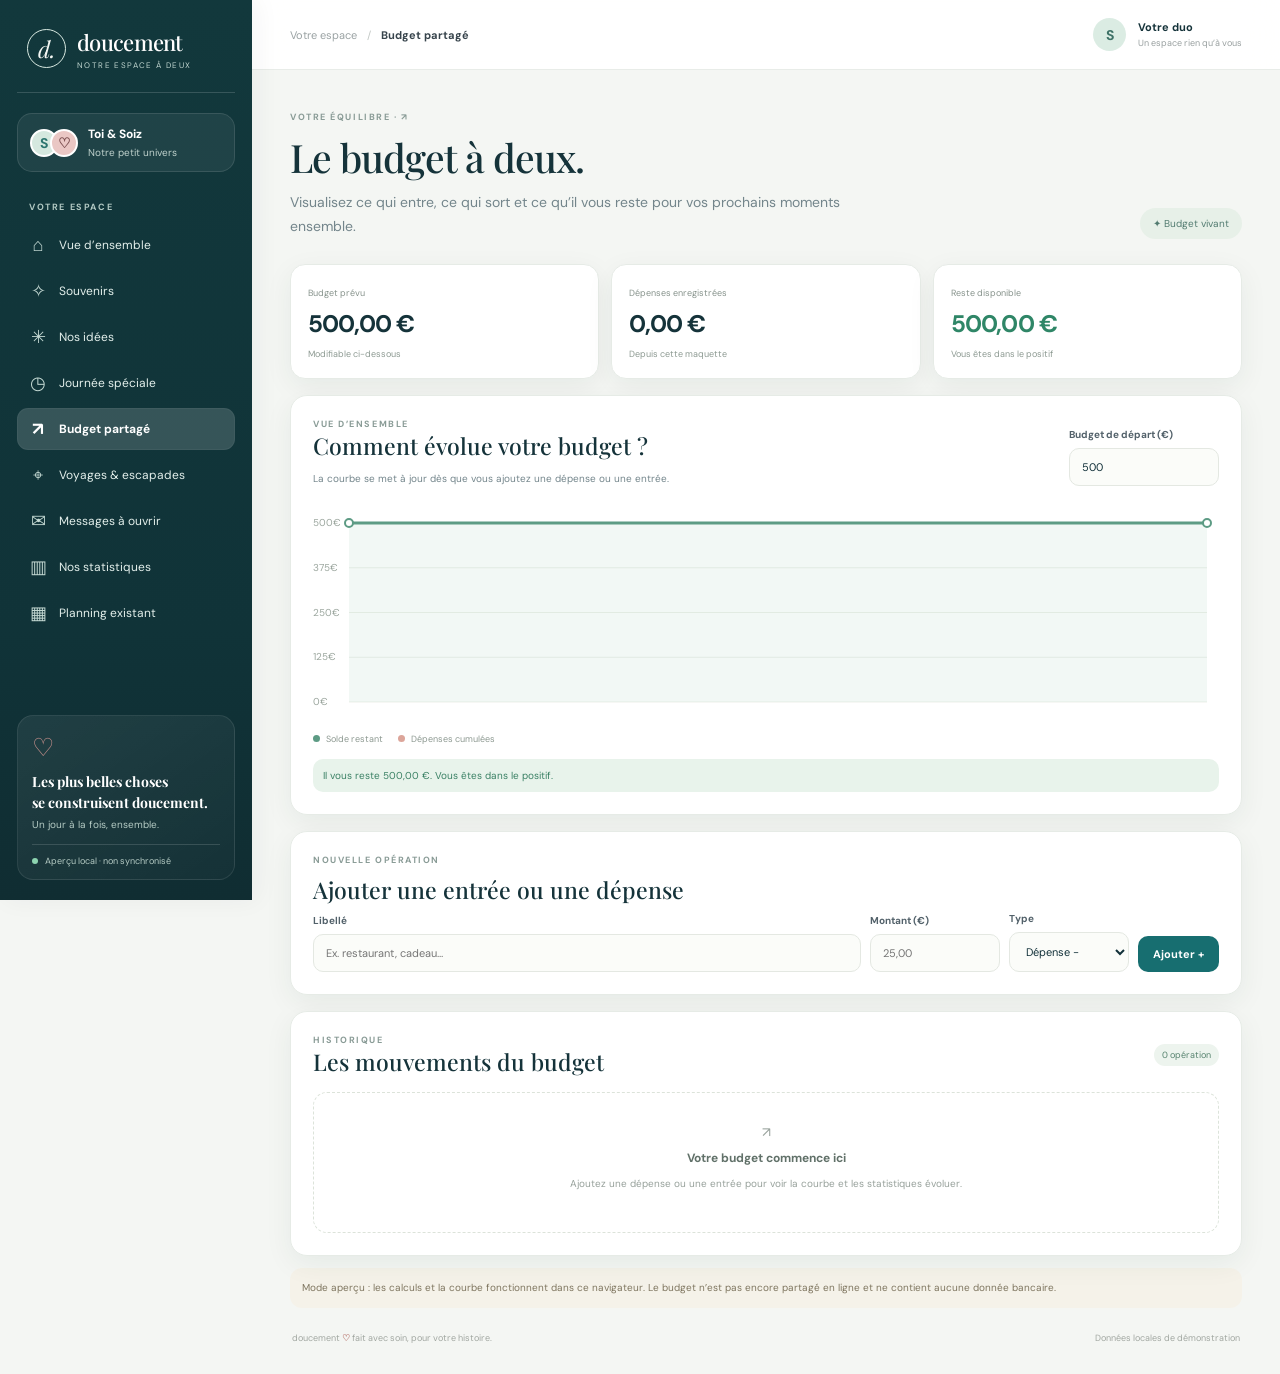
==== budget.html @ 2f5fefd5 "Add files via upload" ====
<!doctype html><html lang="fr"><head><meta charset="utf-8"><meta name="viewport" content="width=device-width,initial-scale=1"><title>Budget partagé — Doucement</title><link rel="stylesheet" href="styles.css"></head><body><div class="app-shell"><aside class="sidebar" id="sidebar"><a class="brand" href="index.html"><span class="brand-mark">d.</span><span><b>doucement</b><small>NOTRE ESPACE À DEUX</small></span></a><div class="couple-switch"><div class="avatar-pair"><span>S</span><span>♡</span></div><div><b>Toi & Soiz</b><small>Notre petit univers</small></div></div><div class="nav-label">VOTRE ESPACE</div><nav class="nav"><a class="nav-link " href="index.html"><span>⌂</span>Vue d’ensemble</a><a class="nav-link " href="souvenirs.html"><span>✧</span>Souvenirs</a><a class="nav-link " href="idees.html"><span>✳</span>Nos idées</a><a class="nav-link " href="journee.html"><span>◷</span>Journée spéciale</a><a class="nav-link active" href="budget.html"><span>↗</span>Budget partagé</a><a class="nav-link " href="voyages.html"><span>⌖</span>Voyages & escapades</a><a class="nav-link " href="messages.html"><span>✉</span>Messages à ouvrir</a><a class="nav-link " href="stats.html"><span>▥</span>Nos statistiques</a><a class="nav-link " href="planning.html"><span>▦</span>Planning existant</a></nav><div class="sidebar-bottom"><div class="tiny-heart">♡</div><b>Les plus belles choses<br>se construisent doucement.</b><small>Un jour à la fois, ensemble.</small><div class="sync"><span></span> Aperçu local · non synchronisé</div></div></aside><main class="main"><header class="topbar"><button class="mobile-menu" id="menuBtn">☰</button><div class="breadcrumb"><a href="index.html">Votre espace</a><span>/</span><b>Budget partagé</b></div><div class="top-actions"><div class="top-avatar">S</div><div class="user-label"><b>Votre duo</b><small>Un espace rien qu’à vous</small></div></div></header><div class="page-content fade-in"><div class="page-title-row"><div><div class="eyebrow">VOTRE ÉQUILIBRE · ↗</div><h1>Le budget à deux.</h1><p>Visualisez ce qui entre, ce qui sort et ce qu’il vous reste pour vos prochains moments ensemble.</p></div><span class="page-badge">✦ Budget vivant</span></div><div class="budget-summary"><div class="metric"><span>Budget prévu</span><b id="budgetPlanned">500,00 €</b><small>Modifiable ci-dessous</small></div><div class="metric" id="spentMetric"><span>Dépenses enregistrées</span><b id="budgetSpent">0,00 €</b><small>Depuis cette maquette</small></div><div class="metric positive" id="balanceMetric"><span>Reste disponible</span><b id="budgetBalance">500,00 €</b><small id="balanceCaption">Vous êtes dans le positif</small></div></div><div class="budget-page"><section class="surface"><div class="budget-trend"><div><div class="eyebrow">VUE D’ENSEMBLE</div><h2>Comment évolue votre budget ?</h2><p class="muted" style="font-size:10px">La courbe se met à jour dès que vous ajoutez une dépense ou une entrée.</p></div><div class="field" style="max-width:150px"><label for="plannedInput">Budget de départ (€)</label><input type="number" id="plannedInput" value="500" min="0" step="10"></div></div><div class="chart-wrap"><canvas id="budgetChart" aria-label="Courbe d'évolution du budget"></canvas></div><div class="legend"><span>Solde restant</span><span>Dépenses cumulées</span></div><div id="budgetStatus" class="positive-note" style="margin-top:14px">Vous êtes dans le positif. Chaque ajout actualise le solde.</div></section><section class="surface"><div class="eyebrow">NOUVELLE OPÉRATION</div><h2 style="margin-top:8px">Ajouter une entrée ou une dépense</h2><form id="budgetForm"><div class="budget-add-row"><div class="field"><label for="expenseName">Libellé</label><input id="expenseName" required placeholder="Ex. restaurant, cadeau…"></div><div class="field"><label for="expenseAmount">Montant (€)</label><input id="expenseAmount" type="number" min="0.01" step="0.01" required placeholder="25,00"></div><div class="field"><label for="expenseType">Type</label><select id="expenseType"><option value="out">Dépense −</option><option value="in">Entrée +</option></select></div><button class="btn btn-primary" type="submit">Ajouter +</button></div></form></section><section class="surface"><div class="list-head"><div><div class="eyebrow">HISTORIQUE</div><h2>Les mouvements du budget</h2></div><span class="pill" id="transactionCount">0 opération</span></div><div id="transactions" class="transaction-list"><div class="empty-state">↗<b>Votre budget commence ici</b><p>Ajoutez une dépense ou une entrée pour voir la courbe et les statistiques évoluer.</p></div></div></section></div><div class="notice">Mode aperçu : les calculs et la courbe fonctionnent dans ce navigateur. Le budget n’est pas encore partagé en ligne et ne contient aucune donnée bancaire.</div><footer class="footer"><span>doucement <b>♡</b> fait avec soin, pour votre histoire.</span><span>Données locales de démonstration</span></footer></div></main></div><script src="app.js"></script></body></html>
---- styles.css ----
@import url('https://fonts.googleapis.com/css2?family=DM+Sans:wght@400;500;600;700&family=Playfair+Display:ital,wght@0,500;0,600;0,700;1,500;1,600&display=swap');
:root{--ink:#182531;--muted:#78838d;--line:#e7e9e7;--cream:#f7f7f3;--teal:#2b746e;--deep:#101b26;--rose:#eac7c4;--shadow:0 14px 40px #1424310b}*{box-sizing:border-box}body{margin:0;background:var(--cream);color:var(--ink);font-family:'DM Sans',sans-serif;font-size:14px}a{color:inherit;text-decoration:none}button,textarea,input,select{font:inherit}.app-shell{min-height:100vh}.sidebar{width:252px;background:#fff;position:fixed;inset:0 auto 0 0;border-right:1px solid #eceeeb;padding:27px 17px 20px;display:flex;flex-direction:column;z-index:5}.brand{display:flex;align-items:center;gap:11px;padding:0 10px 28px}.brand-mark{display:grid;place-items:center;width:39px;height:39px;border-radius:13px;background:var(--deep);color:#fff;font-family:'Playfair Display';font-size:23px}.brand b{display:block;font-size:18px;letter-spacing:-.7px}.brand small{display:block;font-size:8px;letter-spacing:1.4px;color:#98a0a4;margin-top:3px}.couple-switch{display:flex;align-items:center;gap:10px;background:#f8f8f5;border:1px solid #eff0ec;border-radius:15px;padding:12px;margin-bottom:29px}.avatar-pair{display:flex;align-items:center}.avatar-pair span{width:28px;height:28px;border-radius:50%;display:grid;place-items:center;background:#d5e8df;color:#2b746e;font-weight:700;border:2px solid white}.avatar-pair span+span{margin-left:-8px;background:#eac7c4;color:#7c4f50}.couple-switch b{font-size:12px;display:block}.couple-switch small{font-size:10px;color:var(--muted);display:block;margin-top:4px}.chevron{margin-left:auto;color:#9aa3a7}.nav-label{font-size:9px;font-weight:700;letter-spacing:1.6px;color:#a1a9a9;padding:0 12px 11px}.nav-label.second{margin-top:27px}.nav{display:grid;gap:4px}.nav-link{height:42px;border-radius:11px;display:flex;align-items:center;gap:12px;padding:0 12px;color:#66727a;font-size:12px;transition:.2s}.nav-link>span{width:18px;text-align:center;font-size:18px;color:#8b9a9a}.nav-link:hover{background:#f7f8f4;color:var(--ink);transform:translateX(2px)}.nav-link.active{background:#eaf3ee;color:#28665e;font-weight:700}.nav-link.active>span{color:#28665e}.nav-link i{margin-left:auto;font-style:normal;font-size:13px}.count{font-size:10px!important;background:#d8e9df;color:#2b746e;border-radius:6px;padding:3px 6px}.sidebar-bottom{margin-top:auto;background:#f7f6f1;border-radius:16px;padding:15px 14px 12px;position:relative}.tiny-heart{font-size:25px;color:#c58f8b;margin-bottom:7px}.sidebar-bottom b{font-family:'Playfair Display';font-size:14px;line-height:1.5}.sidebar-bottom>small{display:block;color:#929997;font-size:10px;margin-top:5px}.sync{border-top:1px solid #e9e9e2;margin-top:13px;padding-top:10px;color:#8b9793;font-size:9px}.sync span,.live-dot{display:inline-block;width:6px;height:6px;border-radius:50%;background:#76a98e;margin-right:5px}.main{margin-left:252px;min-width:0}.topbar{height:70px;border-bottom:1px solid #e9ebe7;background:#ffffffdb;display:flex;align-items:center;justify-content:space-between;padding:0 38px;position:sticky;top:0;z-index:4;backdrop-filter:blur(18px)}.breadcrumb{font-size:11px;color:#9aa2a3}.breadcrumb span{padding:0 10px;color:#c2c8c5}.breadcrumb b{color:#37444c}.top-actions{display:flex;align-items:center;gap:12px}.icon-button{width:34px;height:34px;border-radius:50%;border:1px solid #e8ebe6;background:white;position:relative;font-size:17px}.icon-button em{position:absolute;right:6px;top:6px;width:5px;height:5px;border-radius:50%;background:#d38c87}.top-avatar{width:33px;height:33px;display:grid;place-items:center;background:#dbece3;color:#3d7166;border-radius:50%;font-weight:700}.user-label b{font-size:11px;display:block}.user-label small{display:block;font-size:9px;color:#99a0a0;margin-top:3px}.mobile-menu{display:none}.page-content{max-width:1450px;margin:auto;padding:29px 38px 22px}.hero{min-height:300px;border-radius:23px;background:linear-gradient(110deg,#14242e 0%,#1b343d 60%,#2c5c57 100%);position:relative;overflow:hidden;color:white;padding:36px 40px;display:flex;align-items:center;box-shadow:0 20px 50px #203b3915}.hero:after{content:"";position:absolute;inset:0;background:radial-gradient(ellipse at 79% 10%,#78a99c35,transparent 30%),radial-gradient(ellipse at 98% 100%,#c4b29b25,transparent 30%);pointer-events:none}.hero-copy{position:relative;z-index:2;max-width:510px}.eyebrow{font-size:9px;letter-spacing:1.55px;font-weight:700;color:#899b96}.eyebrow.light{color:#a8c5ba}.hero h1{font-family:'Playfair Display',serif;font-size:clamp(32px,3.7vw,48px);line-height:1.13;letter-spacing:-1px;font-weight:500;margin:17px 0 12px}.hero h1 em{font-weight:500;color:#c2dfcf}.hero-copy>p{max-width:435px;font-size:12px;line-height:1.8;color:#c0cbca;margin:0}.hero-buttons{display:flex;align-items:center;gap:23px;margin-top:23px}.btn{border:0;border-radius:10px;display:inline-flex;align-items:center;justify-content:center;gap:15px;padding:11px 15px;cursor:pointer;font-size:11px;font-weight:700;transition:transform .2s,box-shadow .2s}.btn:hover{transform:translateY(-2px);box-shadow:0 8px 20px #102d2c1a}.btn-light{background:#f5f4ee;color:#263c3b}.btn-primary{background:#2b746e;color:white}.btn-ghost{background:#f1f4ef;color:#697974}.text-link{font-size:11px;font-weight:600;color:#d6e4dd}.text-link span{padding-left:5px}.hero-art{position:absolute;right:6%;top:0;width:40%;height:100%;z-index:1}.orbit{position:absolute;border:1px solid #a7c7b12e;border-radius:50%;width:280px;height:280px;right:45px;top:8px}.orbit-two{width:210px;height:210px;right:80px;top:43px;border-style:dashed}.hero-sun{position:absolute;right:133px;top:83px;width:105px;height:105px;border-radius:50%;display:grid;place-items:center;background:linear-gradient(145deg,#d7e7d9,#a5c8b7);color:#356a60;font-size:48px;box-shadow:0 0 60px #a4d4bc20}.floating-note{position:absolute;display:flex;gap:9px;align-items:center;background:#ffffffed;color:#233a3a;padding:11px 14px;border-radius:12px;box-shadow:0 12px 35px #08191b35;min-width:145px}.floating-note>span{width:27px;height:27px;border-radius:9px;display:grid;place-items:center;background:#e3efe6;color:#447a6b;font-size:17px}.floating-note b{font-size:10px;display:block}.floating-note small{display:block;font-size:8px;color:#8a9994;margin-top:3px}.note-one{right:0;top:48px;transform:rotate(3deg)}.note-two{left:8px;bottom:45px;transform:rotate(-4deg)}.hero-sticker{position:absolute;right:15px;bottom:26px;font-family:'Playfair Display';font-size:12px;color:#d0e0d4;transform:rotate(-9deg);text-align:center}.hero-sticker i{font-size:19px}.welcome-row{display:flex;align-items:end;justify-content:space-between;margin:30px 1px 14px}.welcome-row h2,.section-heading h2{font-family:'Playfair Display';font-weight:500;letter-spacing:-.5px;font-size:25px;margin:7px 0 0}.soft-chip{font-size:10px;color:#578173;background:#e5f0e8;padding:8px 11px;border-radius:20px}.daily-card{background:#fff;border:1px solid #eaede7;border-radius:19px;padding:23px 25px;display:grid;grid-template-columns:53px minmax(0,1fr) 145px;gap:18px;box-shadow:var(--shadow)}.daily-symbol{width:47px;height:47px;border-radius:15px;background:#f4e6e0;color:#ba7c70;display:grid;place-items:center;font-size:24px}.daily-content h3{font-family:'Playfair Display';font-size:21px;font-weight:500;line-height:1.4;margin:10px 0 7px;max-width:650px}.daily-content>p{font-size:11px;color:#8b9696;line-height:1.6;margin:0 0 13px}.tiny-line{display:inline-block;width:18px;height:1px;background:#c7d8cc;vertical-align:middle;margin:0 8px}.daily-content textarea{width:100%;height:55px;border:1px solid #e8ebe5;border-radius:10px;padding:12px;resize:vertical;background:#fcfcfa;font-size:11px;outline:none}.daily-content textarea:focus,.field input:focus,.field textarea:focus{border-color:#83b7a2;box-shadow:0 0 0 3px #dcefe4}.daily-footer{display:flex;align-items:center;gap:10px;margin-top:10px;flex-wrap:wrap}.save-status{font-size:9px;color:#a1aaa5;margin-left:auto}.daily-side{border-left:1px solid #eef0eb;padding-left:22px;display:flex;flex-direction:column;justify-content:center;gap:18px}.mini-date{width:75px;height:80px;border:1px solid #e8e9e2;border-radius:12px;display:flex;flex-direction:column;align-items:center;justify-content:center;background:#fbfaf6}.mini-date span{font-size:9px;letter-spacing:1.5px;color:#a97972}.mini-date b{font-family:'Playfair Display';font-size:29px;font-weight:500;line-height:1.1}.mini-date small{font-size:8px;letter-spacing:1px;color:#99a19d}.streak span{font-size:20px;color:#c4a273}.streak b{font-size:10px;display:block;margin:4px 0}.streak small{display:block;font-size:9px;color:#98a09b;line-height:1.4}.section-heading{display:flex;align-items:end;justify-content:space-between;margin:34px 1px 16px}.section-heading p{font-size:11px;color:#8a9594;margin:8px 0 0}.subtle-link{font-size:10px;color:#497c72;font-weight:700}.subtle-link span{padding-left:5px}.feature-grid{display:grid;grid-template-columns:repeat(3,minmax(0,1fr));gap:14px}.feature{min-height:205px;border:1px solid #e7e9e3;border-radius:17px;padding:18px 19px 15px;position:relative;overflow:hidden;display:flex;flex-direction:column;transition:transform .2s,box-shadow .2s}.feature:hover{transform:translateY(-4px);box-shadow:0 18px 38px #253b3512}.feature-memory{background:#f3e8e1}.feature-ideas{background:#e7f0e7}.feature-budget{background:#e6eef0}.feature-trip{background:#e8eee6}.feature-day{background:#f3e9e6}.feature-letter{background:#eeebf4}.feature-top{display:flex;justify-content:space-between;align-items:center}.feature-icon{width:34px;height:34px;border-radius:11px;background:#ffffffa6;display:grid;place-items:center;font-size:19px;color:#527b70}.round-arrow{width:27px;height:27px;border:1px solid #7e92864a;border-radius:50%;display:grid;place-items:center;color:#54746c;font-size:13px;transition:.2s}.feature:hover .round-arrow{background:#234e48;color:white;transform:rotate(45deg)}.feature-tag{font-size:8px;letter-spacing:1.4px;color:#7f9188;font-weight:700;margin-top:14px}.feature h3{font-family:'Playfair Display';font-size:23px;font-weight:500;margin:5px 0 5px;position:relative;z-index:1}.feature p{font-size:10px;color:#778680;line-height:1.55;margin:0;max-width:225px;position:relative;z-index:1}.feature-foot{margin-top:auto;padding-top:15px;display:flex;justify-content:space-between;align-items:center;font-size:9px;color:#54796f;position:relative;z-index:1}.feature-foot b{font-size:15px}.decor-heart{position:absolute;right:12px;bottom:18px;font-size:100px;color:#d7b3a7;opacity:.4;transform:rotate(-15deg)}.idea-orbit{position:absolute;right:8px;bottom:18px;width:77px;height:77px;border:1px dashed #8cb19b;border-radius:50%;display:grid;place-items:center;color:#7fa28e;font-size:36px;opacity:.65}.budget-spark{position:absolute;right:12px;bottom:46px;display:flex;gap:4px;align-items:end;opacity:.65}.budget-spark span{width:7px;border-radius:5px 5px 0 0;background:#8bb1b4;height:22px}.budget-spark span:nth-child(2){height:33px}.budget-spark span:nth-child(3){height:17px}.budget-spark span:nth-child(4){height:44px}.budget-spark span:nth-child(5){height:29px}.budget-spark span:nth-child(6){height:51px}.budget-spark span:nth-child(7){height:39px}.trip-stamp{position:absolute;right:12px;bottom:25px;border:1px solid #9fb7a1;border-radius:50%;width:65px;height:65px;display:grid;place-content:center;text-align:center;font-size:10px;letter-spacing:1px;line-height:1.5;color:#78927a;transform:rotate(12deg)}.date-illustration{position:absolute;right:13px;bottom:18px;display:grid;text-align:center;transform:rotate(7deg);color:#b68a82}.date-illustration b{font-family:'Playfair Display';font-size:48px;font-weight:500;line-height:1}.date-illustration span{font-size:7px;letter-spacing:1px}.letter-mark{position:absolute;right:14px;bottom:16px;font-family:'Playfair Display';font-size:18px;line-height:1.2;color:#a99cbd;transform:rotate(-8deg)}.letter-mark i{font-size:31px}.bottom-grid{display:grid;grid-template-columns:1.5fr 1fr;gap:14px;margin-top:29px}.panel{background:#fff;border:1px solid #e8ebe5;border-radius:18px;padding:20px 21px;box-shadow:var(--shadow)}.panel-head{display:flex;align-items:center;justify-content:space-between;margin-bottom:13px}.panel-head h3{font-family:'Playfair Display';font-size:20px;font-weight:500;margin:6px 0 0}.panel-head>a{font-size:10px;color:#4b8174}.agenda-item{display:flex;align-items:center;gap:12px;border-top:1px solid #f0f1ed;padding:11px 0}.agenda-date{width:40px;height:43px;border-radius:10px;background:#f6f4ef;display:flex;flex-direction:column;align-items:center;justify-content:center}.agenda-date b{font-family:'Playfair Display';font-size:18px;font-weight:500;line-height:1.1}.agenda-date span{font-size:7px;letter-spacing:1px;color:#9ba19b}.agenda-info{flex:1}.agenda-info b{font-size:11px;display:block}.agenda-info small{font-size:9px;color:#939e9a;display:block;margin-top:4px}.agenda-dot{width:7px;height:7px;border-radius:50%}.agenda-dot.rose{background:#d79b91}.agenda-dot.green{background:#7cb19a}.agenda-dot.blue{background:#88a9c1}.love-panel{background:#f1e8e2;position:relative;overflow:hidden}.love-panel .eyebrow{color:#b18479}.love-big{font-family:'Playfair Display';font-size:43px;color:#c28f85;margin-top:8px}.love-panel h3{font-family:'Playfair Display';font-weight:500;font-size:23px;line-height:1.25;max-width:270px;margin:3px 0 8px}.love-panel p{font-size:10px;line-height:1.8;color:#8b7972;max-width:340px}.text-link.dark{color:#91685e;display:inline-block;margin-top:5px}.footer{display:flex;justify-content:space-between;gap:12px;flex-wrap:wrap;padding:24px 2px 8px;color:#a1a7a1;font-size:9px}.footer b{color:#c48e87}.page-title-row{display:flex;justify-content:space-between;align-items:end;gap:20px;margin:12px 0 25px}.page-title-row h1{font-family:'Playfair Display';font-size:39px;font-weight:500;letter-spacing:-1px;margin:8px 0}.page-title-row p{color:var(--muted);line-height:1.7;max-width:600px;margin:0}.page-badge{padding:9px 13px;border-radius:20px;background:#e7f0e8;color:#527b70;font-size:10px;white-space:nowrap}.content-grid{display:grid;grid-template-columns:minmax(0,1.4fr) minmax(260px,.8fr);gap:17px}.surface{background:#fff;border:1px solid #e8ebe5;border-radius:19px;padding:22px;box-shadow:var(--shadow);min-width:0}.surface h2{font-family:'Playfair Display';font-size:23px;font-weight:500;margin:0 0 7px}.muted{color:var(--muted);line-height:1.6}.form-grid{display:grid;grid-template-columns:repeat(2,minmax(0,1fr));gap:13px}.field{display:flex;flex-direction:column;gap:7px;min-width:0}.field.full{grid-column:1/-1}.field label{font-size:10px;font-weight:700;color:#52616a}.field input,.field textarea,.field select{width:100%;border:1px solid #e4e8e2;border-radius:10px;background:#fbfcf9;padding:11px 12px;outline:none;color:var(--ink);font-size:11px}.field textarea{min-height:92px;resize:vertical}.field input[type=date],.field input[type=datetime-local]{color:#66736e;min-height:39px}.field small{font-size:9px;color:#9aa39d}.form-actions{display:flex;gap:9px;margin-top:16px;flex-wrap:wrap}.list-head{display:flex;justify-content:space-between;align-items:center;margin-bottom:15px}.list-head h2{margin:0}.filter-row{display:flex;gap:6px;flex-wrap:wrap}.filter-chip{border:1px solid #e4e9e3;background:#fff;border-radius:20px;padding:7px 10px;color:#7b8981;font-size:9px;cursor:pointer}.filter-chip.active{background:#e7f1e9;color:#39756b;border-color:#d9e8dc}.entry-list{display:grid;gap:10px}.entry-card{border:1px solid #e9ece7;border-radius:14px;padding:13px;display:flex;gap:12px;align-items:flex-start;background:#fff}.entry-symbol{width:40px;height:40px;border-radius:12px;background:#f0e7e0;display:grid;place-items:center;font-size:19px;flex-shrink:0}.entry-body{min-width:0;flex:1}.entry-body b{font-size:12px;display:block}.entry-body p{font-size:10px;color:#87938d;line-height:1.55;margin:5px 0}.entry-meta{font-size:9px;color:#9ba59e}.entry-actions{display:flex;gap:5px}.mini-action{border:1px solid #e5e9e3;background:#fff;border-radius:8px;padding:6px 8px;color:#7a8880;cursor:pointer;font-size:10px}.empty-state{padding:30px 14px;text-align:center;color:#97a19b;border:1px dashed #dce3da;border-radius:14px}.empty-state b{display:block;color:#617169;margin:9px 0;font-size:12px}.empty-state p{font-size:10px;line-height:1.6}.calendar-shell{border:1px solid #e8ebe5;border-radius:15px;padding:15px;background:#fff}.calendar-head{display:flex;align-items:center;justify-content:space-between;margin-bottom:12px}.calendar-head b{font-family:'Playfair Display';font-size:18px;font-weight:500}.calendar-head button{border:0;background:#f4f6f1;border-radius:8px;width:27px;height:27px;cursor:pointer}.calendar-grid{display:grid;grid-template-columns:repeat(7,1fr);gap:4px}.calendar-grid span{font-size:9px;text-align:center;color:#a0aaa2;padding:6px 0}.calendar-grid button{border:0;background:transparent;border-radius:8px;padding:8px 0;font-size:10px;cursor:pointer;color:#52615b}.calendar-grid button:hover{background:#eaf2eb}.calendar-grid button.selected{background:#2b746e;color:#fff}.calendar-grid button.muted-day{color:#cbd0cb}.budget-summary{display:grid;grid-template-columns:repeat(3,minmax(0,1fr));gap:12px;margin-bottom:16px}.metric{padding:17px;border:1px solid #e9ece6;border-radius:15px;background:#fff}.metric span{font-size:9px;color:#87938c}.metric b{display:block;font-size:24px;letter-spacing:-.8px;margin:8px 0 4px}.metric small{font-size:9px;color:#8d9a92}.metric.positive b{color:#2f8667}.metric.negative b{color:#bd675f}.chart-wrap{height:220px;position:relative;margin:12px 0 4px}.chart-wrap canvas{width:100%;height:100%}.legend{display:flex;gap:15px;flex-wrap:wrap;font-size:9px;color:#8d9991}.legend span:before{content:"";display:inline-block;width:7px;height:7px;border-radius:50%;background:#5d9b84;margin-right:6px}.legend span:nth-child(2):before{background:#dca59a}.map-layout{display:grid;grid-template-columns:minmax(0,1fr) 300px;gap:14px}.map-box{min-height:400px;border-radius:17px;overflow:hidden;position:relative;border:1px solid #dce5de;background:#e7eee5}.map-box iframe{width:100%;height:100%;min-height:400px;border:0;display:block}.map-overlay{position:absolute;top:13px;left:13px;right:13px;display:flex;gap:8px;pointer-events:none}.map-search{pointer-events:auto;display:flex;gap:7px;background:white;border:1px solid #e2e8e1;border-radius:12px;padding:7px;box-shadow:0 7px 20px #223d2c10;flex:1}.map-search input{border:0;outline:none;min-width:0;flex:1;font-size:10px;padding:5px}.map-search button{border:0;border-radius:8px;background:#2b746e;color:white;padding:8px 10px;font-size:10px;cursor:pointer}.map-tip{position:absolute;bottom:12px;left:12px;background:#ffffffed;border-radius:10px;padding:10px 12px;font-size:10px;color:#60746a;box-shadow:0 5px 20px #233a2d10}.map-side{display:flex;flex-direction:column;gap:12px}.stop-list{display:grid;gap:8px;margin-top:12px}.stop{display:flex;align-items:center;gap:9px;border:1px solid #e7ebe5;border-radius:11px;padding:10px}.stop-num{width:24px;height:24px;border-radius:8px;background:#e5f0e7;color:#3c7a68;display:grid;place-items:center;font-size:10px;font-weight:700}.stop b{font-size:10px;display:block}.stop small{font-size:9px;color:#929d96}.budget-add-row{display:grid;grid-template-columns:1fr 100px 100px auto;gap:8px;align-items:end}.budget-add-row .field input{min-width:0}.pill{font-size:9px;border-radius:20px;padding:5px 8px;background:#edf4ee;color:#57836f}.pill.red{background:#fae9e5;color:#b66b60}.stats-grid{display:grid;grid-template-columns:repeat(2,minmax(0,1fr));gap:14px}.stat-large{font-family:'Playfair Display';font-size:31px;margin:10px 0}.progress{height:7px;background:#edf0ea;border-radius:9px;overflow:hidden;margin:12px 0}.progress span{height:100%;display:block;width:40%;background:#69a68b;border-radius:9px}.notice{border-radius:12px;padding:12px;background:#f5f2e9;color:#7e755f;font-size:10px;line-height:1.6;margin-top:12px}.toast{position:fixed;bottom:22px;right:22px;background:#152b2d;color:white;padding:13px 18px;border-radius:12px;box-shadow:0 10px 30px #0002;z-index:20;font-size:11px;animation:toastIn .25s ease}@keyframes toastIn{from{opacity:0;transform:translateY(8px)}to{opacity:1;transform:translateY(0)}}.fade-in{animation:fade .35s ease both}@keyframes fade{from{opacity:0;transform:translateY(8px)}to{opacity:1;transform:translateY(0)}}@media(max-width:1180px){.sidebar{width:220px}.main{margin-left:220px}.page-content{padding:25px}.topbar{padding:0 25px}.hero-art{right:1%;transform:scale(.88);transform-origin:right center}.feature-grid{grid-template-columns:repeat(2,minmax(0,1fr))}.daily-card{grid-template-columns:45px minmax(0,1fr) 115px;gap:13px}.map-layout{grid-template-columns:minmax(0,1fr) 260px}}@media(max-width:850px){.sidebar{transform:translateX(-100%);transition:transform .25s;box-shadow:0 0 0 transparent}.sidebar.open{transform:translateX(0);box-shadow:0 0 0 999px #12232b65}.main{margin-left:0}.mobile-menu{display:block;border:1px solid #e6eae4;background:white;border-radius:9px;width:34px;height:34px}.topbar{gap:12px;padding:0 17px}.breadcrumb{margin-right:auto}.page-content{padding:18px 16px}.hero{padding:28px;min-height:295px}.hero-art{opacity:.6;right:-45px;transform:scale(.7);transform-origin:right center}.hero-copy{max-width:460px}.daily-card{grid-template-columns:42px minmax(0,1fr)}.daily-side{grid-column:2;border-left:0;border-top:1px solid #eef0eb;padding:12px 0 0;flex-direction:row;align-items:center}.mini-date{width:64px;height:65px}.bottom-grid{grid-template-columns:1fr}.map-layout{grid-template-columns:1fr}.map-box,.map-box iframe{min-height:340px}}@media(max-width:560px){.topbar{height:60px}.user-label{display:none}.page-content{padding:14px 12px}.hero{padding:24px 21px;min-height:310px}.hero h1{font-size:34px}.hero-art{opacity:.22;right:-85px;transform:scale(.68)}.hero-copy>p{max-width:330px}.hero-buttons{gap:13px;flex-wrap:wrap}.welcome-row{align-items:start;gap:10px}.welcome-row h2,.section-heading h2{font-size:22px}.soft-chip{font-size:8px;white-space:nowrap}.daily-card{padding:16px;grid-template-columns:1fr}.daily-symbol{width:39px;height:39px}.daily-side{grid-column:1}.daily-content h3{font-size:19px}.save-status{margin-left:0;width:100%}.section-heading{align-items:start;gap:10px}.section-heading .subtle-link{margin-top:8px;white-space:nowrap}.feature-grid{grid-template-columns:1fr}.feature{min-height:190px}.page-title-row{align-items:start;flex-direction:column}.page-title-row h1{font-size:33px}.content-grid,.stats-grid{grid-template-columns:1fr}.budget-summary{grid-template-columns:1fr}.budget-add-row{grid-template-columns:1fr 1fr}.budget-add-row .field:first-child{grid-column:1/-1}.form-grid{grid-template-columns:1fr}.field.full{grid-column:auto}.surface{padding:16px}.footer{font-size:8px}.map-box,.map-box iframe{min-height:300px}.top-actions{gap:7px}.icon-button{display:none}}
.idea-prompt{padding:17px;border-radius:14px;background:linear-gradient(130deg,#f4eee1,#e6f0e7);margin-top:14px}.idea-prompt h2{margin:7px 0;font-size:20px}.idea-prompt p{font-size:10px}.letter-preview{margin-top:16px;padding:20px;border:1px dashed #d9d2e2;border-radius:15px;background:#f7f3fa;display:flex;flex-direction:column;align-items:center;text-align:center;gap:7px;color:#817196}.letter-preview span{font-size:34px}.letter-preview b{font-family:'Playfair Display';font-size:19px;font-weight:500}.letter-preview small{font-size:10px}.budget-page{display:grid;gap:16px}.budget-trend{display:flex;justify-content:space-between;align-items:center;gap:15px;flex-wrap:wrap}.budget-trend h2{margin:0}.budget-trend select{border:1px solid #e4e9e3;background:#fff;border-radius:9px;padding:8px;font-size:10px}.budget-add-row{display:grid;grid-template-columns:minmax(150px,1fr) 130px 120px auto;gap:9px;align-items:end}.transaction-list{display:grid;gap:8px}.transaction{display:flex;align-items:center;gap:10px;padding:12px;border:1px solid #e9ece7;border-radius:12px}.transaction-icon{width:35px;height:35px;border-radius:11px;background:#e7f0e8;display:grid;place-items:center}.transaction-info{flex:1}.transaction-info b{font-size:11px;display:block}.transaction-info small{font-size:9px;color:#9aa49d}.transaction-amount{font-size:12px;font-weight:700}.transaction-amount.out{color:#bd746c}.transaction-amount.in{color:#3c8a6d}.map-filter{display:flex;gap:7px;flex-wrap:wrap;margin-bottom:13px}.map-filter button{border:1px solid #e3e8e0;border-radius:20px;padding:7px 10px;background:white;color:#6c7d72;font-size:9px;cursor:pointer}.map-filter button.active{background:#e3efe5;color:#2f7464}.map-results{display:grid;gap:8px;margin-top:13px}.map-result{border:1px solid #e5eae3;background:white;border-radius:11px;padding:11px;cursor:pointer}.map-result b{font-size:10px;display:block}.map-result small{font-size:9px;color:#8e9b92;display:block;margin-top:4px}.route-stop{display:flex;align-items:center;gap:8px;border-bottom:1px solid #edf0eb;padding:10px 0}.route-stop span{width:24px;height:24px;border-radius:8px;background:#e5f0e7;display:grid;place-items:center;color:#3b7969;font-size:10px}.route-stop b{font-size:10px}.route-stop button{margin-left:auto;border:0;background:transparent;color:#a0aaa3;cursor:pointer}.budget-summary .metric{min-width:0}.negative-note{color:#b7655b;background:#fae9e5;border-radius:10px;padding:10px;font-size:10px}.positive-note{color:#3a8064;background:#e8f3eb;border-radius:10px;padding:10px;font-size:10px}
@media(max-width:850px){.budget-add-row{grid-template-columns:1fr 1fr}.budget-add-row .field:first-child{grid-column:1/-1}}@media(max-width:560px){.budget-add-row{grid-template-columns:1fr}.budget-add-row .field:first-child{grid-column:auto}}

/* Doucement — direction artistique inspirée de la maquette validée */
:root{--ink:#12313a;--muted:#73858b;--line:#e4eae6;--cream:#f5f7f4;--teal:#176e70;--deep:#10383c;--shadow:0 12px 34px #183a3510}
body{background:#f4f6f3;color:#15333a}
.sidebar{background:linear-gradient(180deg,#12383c 0%,#103338 70%,#102d32 100%);border-right:0;color:#f6fbf8;box-shadow:5px 0 24px #1233380c}
.brand{border-bottom:1px solid #ffffff28;margin-bottom:20px;padding-bottom:22px}.brand-mark{background:transparent;border:1px solid #d8e9e1;border-radius:50%;color:#f4f8f4;font-style:italic}.brand b{font-family:'Playfair Display',serif;font-weight:500;color:#fff;font-size:22px}.brand small{color:#c1d6d0}.couple-switch{background:#ffffff10;border-color:#ffffff1c;color:#fff}.couple-switch small{color:#c0d2cd}.nav-label{color:#b2c9c3}.nav-link{color:#e3efeb}.nav-link>span{color:#c4d9d3}.nav-link:hover{background:#ffffff12;color:white}.nav-link.active{background:#ffffff28;color:#fff;box-shadow:inset 0 0 0 1px #ffffff0b}.nav-link.active>span{color:#fff}.sidebar-bottom{background:linear-gradient(145deg,#ffffff12,#ffffff06);border:1px solid #ffffff17;color:#fff}.sidebar-bottom>small,.sync{color:#b5cbc4}.sync{border-color:#ffffff24}.sync span{background:#8dd4b0}
.topbar{background:#ffffffed;border-bottom-color:#e8ece8}.page-content{max-width:1600px}.surface,.panel,.metric,.daily-card{box-shadow:0 8px 28px #173b3210;border-color:#e6ebe6}.btn-primary{background:#176e70}.nav-link{transition:background .2s,transform .2s}.surface{border-radius:17px}
/* Le bandeau voyages reprend l'esprit panoramique de la maquette. */
body:has(.map-layout) .page-content{padding-top:18px}
body:has(.map-layout) .page-title-row{position:relative;min-height:175px;padding:30px 34px;border-radius:20px;overflow:hidden;color:white;background:linear-gradient(90deg,#123c43ed 0%,#174b50bd 48%,#123c4330 100%),url('https://images.unsplash.com/photo-1533105079780-92b9be482077?auto=format&fit=crop&w=1800&q=85') center 48%/cover;margin-bottom:15px;align-items:center}
body:has(.map-layout) .page-title-row .eyebrow{color:#d1e7df}body:has(.map-layout) .page-title-row h1{font-family:'Playfair Display',serif;font-size:clamp(32px,3vw,43px);font-weight:500;color:#fff;margin:12px 0 8px}body:has(.map-layout) .page-title-row p{max-width:600px;color:#f0f7f4;font-size:12px;line-height:1.7}body:has(.map-layout) .page-badge{background:#ffffffd9;color:#176e70;border:1px solid #ffffff7a;border-radius:24px;padding:10px 14px;white-space:nowrap}
body:has(.map-layout) .map-layout{grid-template-columns:minmax(0,1fr) 310px;gap:16px}body:has(.map-layout) .map-box{min-height:490px;border-radius:17px;box-shadow:0 8px 24px #143b3310}body:has(.map-layout) .map-box iframe{min-height:490px}body:has(.map-layout) .map-side .surface{padding:18px}body:has(.map-layout) .map-side h2{font-family:'Playfair Display',serif;font-size:21px;font-weight:500}body:has(.map-layout) .map-search{border-radius:30px;padding:7px 8px 7px 14px}body:has(.map-layout) .map-search button{border-radius:22px;padding:9px 14px}body:has(.map-layout) .map-filter button{padding:8px 12px;font-size:10px}body:has(.map-layout) .notice{background:#eaf2ec;color:#59756a;border:1px solid #dce9df}
@media(max-width:850px){body:has(.map-layout) .map-layout{grid-template-columns:1fr}body:has(.map-layout) .page-title-row{padding:25px 22px;min-height:190px}}
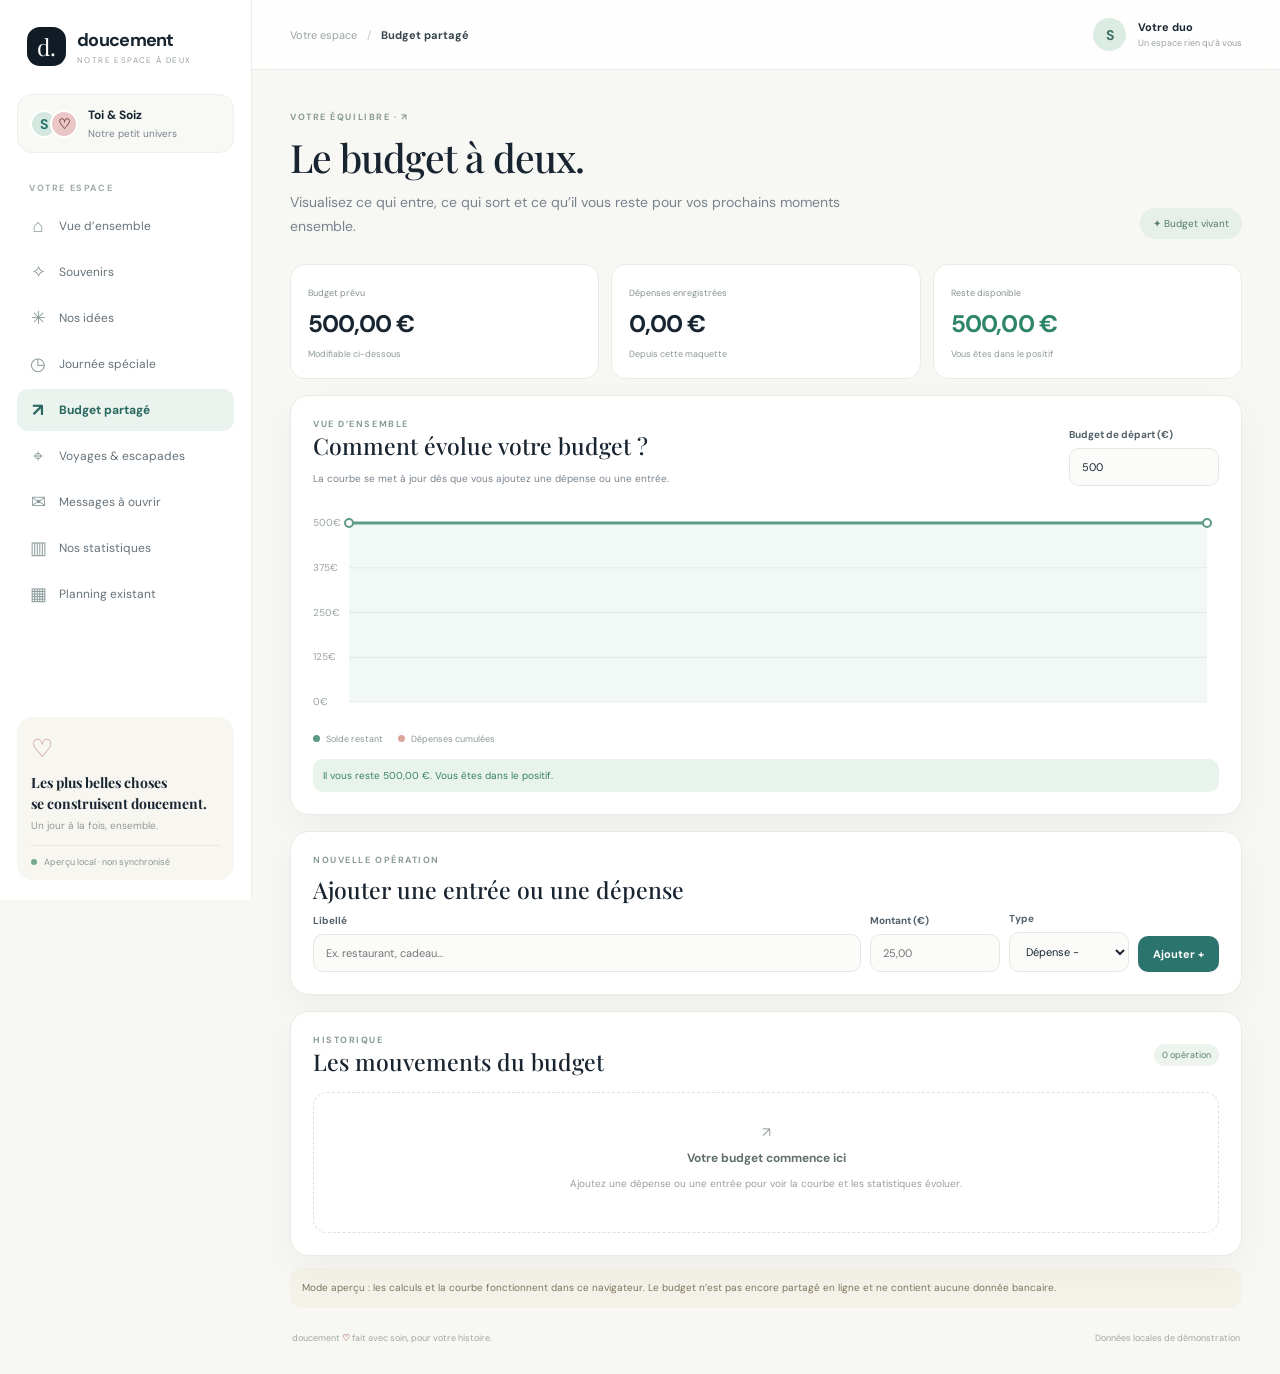
==== commit 910a3c5e: "Add files via upload" ====
--- a/budget.html
+++ b/budget.html
@@ -1 +1 @@
-<!doctype html><html lang="fr"><head><meta charset="utf-8"><meta name="viewport" content="width=device-width,initial-scale=1"><title>Budget partagé — Doucement</title><link rel="stylesheet" href="styles.css"></head><body><div class="app-shell"><aside class="sidebar" id="sidebar"><a class="brand" href="index.html"><span class="brand-mark">d.</span><span><b>doucement</b><small>NOTRE ESPACE À DEUX</small></span></a><div class="couple-switch"><div class="avatar-pair"><span>S</span><span>♡</span></div><div><b>Toi & Soiz</b><small>Notre petit univers</small></div></div><div class="nav-label">VOTRE ESPACE</div><nav class="nav"><a class="nav-link " href="index.html"><span>⌂</span>Vue d’ensemble</a><a class="nav-link " href="souvenirs.html"><span>✧</span>Souvenirs</a><a class="nav-link " href="idees.html"><span>✳</span>Nos idées</a><a class="nav-link " href="journee.html"><span>◷</span>Journée spéciale</a><a class="nav-link active" href="budget.html"><span>↗</span>Budget partagé</a><a class="nav-link " href="voyages.html"><span>⌖</span>Voyages & escapades</a><a class="nav-link " href="messages.html"><span>✉</span>Messages à ouvrir</a><a class="nav-link " href="stats.html"><span>▥</span>Nos statistiques</a><a class="nav-link " href="planning.html"><span>▦</span>Planning existant</a></nav><div class="sidebar-bottom"><div class="tiny-heart">♡</div><b>Les plus belles choses<br>se construisent doucement.</b><small>Un jour à la fois, ensemble.</small><div class="sync"><span></span> Aperçu local · non synchronisé</div></div></aside><main class="main"><header class="topbar"><button class="mobile-menu" id="menuBtn">☰</button><div class="breadcrumb"><a href="index.html">Votre espace</a><span>/</span><b>Budget partagé</b></div><div class="top-actions"><div class="top-avatar">S</div><div class="user-label"><b>Votre duo</b><small>Un espace rien qu’à vous</small></div></div></header><div class="page-content fade-in"><div class="page-title-row"><div><div class="eyebrow">VOTRE ÉQUILIBRE · ↗</div><h1>Le budget à deux.</h1><p>Visualisez ce qui entre, ce qui sort et ce qu’il vous reste pour vos prochains moments ensemble.</p></div><span class="page-badge">✦ Budget vivant</span></div><div class="budget-summary"><div class="metric"><span>Budget prévu</span><b id="budgetPlanned">500,00 €</b><small>Modifiable ci-dessous</small></div><div class="metric" id="spentMetric"><span>Dépenses enregistrées</span><b id="budgetSpent">0,00 €</b><small>Depuis cette maquette</small></div><div class="metric positive" id="balanceMetric"><span>Reste disponible</span><b id="budgetBalance">500,00 €</b><small id="balanceCaption">Vous êtes dans le positif</small></div></div><div class="budget-page"><section class="surface"><div class="budget-trend"><div><div class="eyebrow">VUE D’ENSEMBLE</div><h2>Comment évolue votre budget ?</h2><p class="muted" style="font-size:10px">La courbe se met à jour dès que vous ajoutez une dépense ou une entrée.</p></div><div class="field" style="max-width:150px"><label for="plannedInput">Budget de départ (€)</label><input type="number" id="plannedInput" value="500" min="0" step="10"></div></div><div class="chart-wrap"><canvas id="budgetChart" aria-label="Courbe d'évolution du budget"></canvas></div><div class="legend"><span>Solde restant</span><span>Dépenses cumulées</span></div><div id="budgetStatus" class="positive-note" style="margin-top:14px">Vous êtes dans le positif. Chaque ajout actualise le solde.</div></section><section class="surface"><div class="eyebrow">NOUVELLE OPÉRATION</div><h2 style="margin-top:8px">Ajouter une entrée ou une dépense</h2><form id="budgetForm"><div class="budget-add-row"><div class="field"><label for="expenseName">Libellé</label><input id="expenseName" required placeholder="Ex. restaurant, cadeau…"></div><div class="field"><label for="expenseAmount">Montant (€)</label><input id="expenseAmount" type="number" min="0.01" step="0.01" required placeholder="25,00"></div><div class="field"><label for="expenseType">Type</label><select id="expenseType"><option value="out">Dépense −</option><option value="in">Entrée +</option></select></div><button class="btn btn-primary" type="submit">Ajouter +</button></div></form></section><section class="surface"><div class="list-head"><div><div class="eyebrow">HISTORIQUE</div><h2>Les mouvements du budget</h2></div><span class="pill" id="transactionCount">0 opération</span></div><div id="transactions" class="transaction-list"><div class="empty-state">↗<b>Votre budget commence ici</b><p>Ajoutez une dépense ou une entrée pour voir la courbe et les statistiques évoluer.</p></div></div></section></div><div class="notice">Mode aperçu : les calculs et la courbe fonctionnent dans ce navigateur. Le budget n’est pas encore partagé en ligne et ne contient aucune donnée bancaire.</div><footer class="footer"><span>doucement <b>♡</b> fait avec soin, pour votre histoire.</span><span>Données locales de démonstration</span></footer></div></main></div><script src="app.js"></script></body></html>+<!doctype html><html lang="fr"><head><meta charset="utf-8"><meta name="viewport" content="width=device-width,initial-scale=1"><title>Budget partagé — Doucement</title><link rel="stylesheet" href="styles.css"></head><body><div class="app-shell"><aside class="sidebar" id="sidebar"><a class="brand" href="index.html"><span class="brand-mark">d.</span><span><b>doucement</b><small>NOTRE ESPACE À DEUX</small></span></a><div class="couple-switch"><div class="avatar-pair"><span>S</span><span>♡</span></div><div><b>Toi & Soiz</b><small>Notre petit univers</small></div></div><div class="nav-label">VOTRE ESPACE</div><nav class="nav"><a class="nav-link " href="index.html"><span>⌂</span>Vue d’ensemble</a><a class="nav-link " href="souvenirs.html"><span>✧</span>Souvenirs</a><a class="nav-link " href="idees.html"><span>✳</span>Nos idées</a><a class="nav-link " href="journee.html"><span>◷</span>Journée spéciale</a><a class="nav-link active" href="budget.html"><span>↗</span>Budget partagé</a><a class="nav-link " href="voyages.html"><span>⌖</span>Voyages & escapades</a><a class="nav-link " href="messages.html"><span>✉</span>Messages à ouvrir</a><a class="nav-link " href="stats.html"><span>▥</span>Nos statistiques</a><a class="nav-link " href="planning.html"><span>▦</span>Planning existant</a></nav><div class="sidebar-bottom"><div class="tiny-heart">♡</div><b>Les plus belles choses<br>se construisent doucement.</b><small>Un jour à la fois, ensemble.</small><div class="sync"><span></span> Aperçu local · non synchronisé</div></div></aside><main class="main"><header class="topbar"><button class="mobile-menu" id="menuBtn">☰</button><div class="breadcrumb"><a href="index.html">Votre espace</a><span>/</span><b>Budget partagé</b></div><div class="top-actions"><div class="top-avatar">S</div><div class="user-label"><b>Votre duo</b><small>Un espace rien qu’à vous</small></div></div></header><div class="page-content fade-in"><div class="page-title-row"><div><div class="eyebrow">VOTRE ÉQUILIBRE · ↗</div><h1>Le budget à deux.</h1><p>Visualisez ce qui entre, ce qui sort et ce qu’il vous reste pour vos prochains moments ensemble.</p></div><span class="page-badge">✦ Budget vivant</span></div><div class="budget-summary"><div class="metric"><span>Budget prévu</span><b id="budgetPlanned">500,00 €</b><small>Modifiable ci-dessous</small></div><div class="metric" id="spentMetric"><span>Dépenses enregistrées</span><b id="budgetSpent">0,00 €</b><small>Depuis cette maquette</small></div><div class="metric positive" id="balanceMetric"><span>Reste disponible</span><b id="budgetBalance">500,00 €</b><small id="balanceCaption">Vous êtes dans le positif</small></div></div><div class="budget-page"><section class="surface"><div class="budget-trend"><div><div class="eyebrow">VUE D’ENSEMBLE</div><h2>Comment évolue votre budget ?</h2><p class="muted" style="font-size:10px">La courbe se met à jour dès que vous ajoutez une dépense ou une entrée.</p></div><div class="field" style="max-width:150px"><label for="plannedInput">Budget de départ (€)</label><input type="number" id="plannedInput" value="500" min="0" step="10"></div></div><div class="chart-wrap"><canvas id="budgetChart" aria-label="Courbe d'évolution du budget"></canvas></div><div class="legend"><span>Solde restant</span><span>Dépenses cumulées</span></div><div id="budgetStatus" class="positive-note" style="margin-top:14px">Vous êtes dans le positif. Chaque ajout actualise le solde.</div></section><section class="surface"><div class="eyebrow">NOUVELLE OPÉRATION</div><h2 style="margin-top:8px">Ajouter une entrée ou une dépense</h2><form id="budgetForm"><div class="budget-add-row"><div class="field"><label for="expenseName">Libellé</label><input id="expenseName" required placeholder="Ex. restaurant, cadeau…"></div><div class="field"><label for="expenseAmount">Montant (€)</label><input id="expenseAmount" type="number" min="0.01" step="0.01" required placeholder="25,00"></div><div class="field"><label for="expenseType">Type</label><select id="expenseType"><option value="out">Dépense −</option><option value="in">Entrée +</option></select></div><button class="btn btn-primary" type="submit">Ajouter +</button></div></form></section><section class="surface"><div class="list-head"><div><div class="eyebrow">HISTORIQUE</div><h2>Les mouvements du budget</h2></div><span class="pill" id="transactionCount">0 opération</span></div><div id="transactions" class="transaction-list"><div class="empty-state">↗<b>Votre budget commence ici</b><p>Ajoutez une dépense ou une entrée pour voir la courbe et les statistiques évoluer.</p></div></div></section></div><div class="notice">Mode aperçu : les calculs et la courbe fonctionnent dans ce navigateur. Le budget n’est pas encore partagé en ligne et ne contient aucune donnée bancaire.</div><footer class="footer"><span>doucement <b>♡</b> fait avec soin, pour votre histoire.</span><span>Données locales de démonstration</span></footer></div></main></div><script src="studio.js"></script></body></html>
--- a/styles.css
+++ b/styles.css
@@ -2,16 +2,5 @@
 :root{--ink:#182531;--muted:#78838d;--line:#e7e9e7;--cream:#f7f7f3;--teal:#2b746e;--deep:#101b26;--rose:#eac7c4;--shadow:0 14px 40px #1424310b}*{box-sizing:border-box}body{margin:0;background:var(--cream);color:var(--ink);font-family:'DM Sans',sans-serif;font-size:14px}a{color:inherit;text-decoration:none}button,textarea,input,select{font:inherit}.app-shell{min-height:100vh}.sidebar{width:252px;background:#fff;position:fixed;inset:0 auto 0 0;border-right:1px solid #eceeeb;padding:27px 17px 20px;display:flex;flex-direction:column;z-index:5}.brand{display:flex;align-items:center;gap:11px;padding:0 10px 28px}.brand-mark{display:grid;place-items:center;width:39px;height:39px;border-radius:13px;background:var(--deep);color:#fff;font-family:'Playfair Display';font-size:23px}.brand b{display:block;font-size:18px;letter-spacing:-.7px}.brand small{display:block;font-size:8px;letter-spacing:1.4px;color:#98a0a4;margin-top:3px}.couple-switch{display:flex;align-items:center;gap:10px;background:#f8f8f5;border:1px solid #eff0ec;border-radius:15px;padding:12px;margin-bottom:29px}.avatar-pair{display:flex;align-items:center}.avatar-pair span{width:28px;height:28px;border-radius:50%;display:grid;place-items:center;background:#d5e8df;color:#2b746e;font-weight:700;border:2px solid white}.avatar-pair span+span{margin-left:-8px;background:#eac7c4;color:#7c4f50}.couple-switch b{font-size:12px;display:block}.couple-switch small{font-size:10px;color:var(--muted);display:block;margin-top:4px}.chevron{margin-left:auto;color:#9aa3a7}.nav-label{font-size:9px;font-weight:700;letter-spacing:1.6px;color:#a1a9a9;padding:0 12px 11px}.nav-label.second{margin-top:27px}.nav{display:grid;gap:4px}.nav-link{height:42px;border-radius:11px;display:flex;align-items:center;gap:12px;padding:0 12px;color:#66727a;font-size:12px;transition:.2s}.nav-link>span{width:18px;text-align:center;font-size:18px;color:#8b9a9a}.nav-link:hover{background:#f7f8f4;color:var(--ink);transform:translateX(2px)}.nav-link.active{background:#eaf3ee;color:#28665e;font-weight:700}.nav-link.active>span{color:#28665e}.nav-link i{margin-left:auto;font-style:normal;font-size:13px}.count{font-size:10px!important;background:#d8e9df;color:#2b746e;border-radius:6px;padding:3px 6px}.sidebar-bottom{margin-top:auto;background:#f7f6f1;border-radius:16px;padding:15px 14px 12px;position:relative}.tiny-heart{font-size:25px;color:#c58f8b;margin-bottom:7px}.sidebar-bottom b{font-family:'Playfair Display';font-size:14px;line-height:1.5}.sidebar-bottom>small{display:block;color:#929997;font-size:10px;margin-top:5px}.sync{border-top:1px solid #e9e9e2;margin-top:13px;padding-top:10px;color:#8b9793;font-size:9px}.sync span,.live-dot{display:inline-block;width:6px;height:6px;border-radius:50%;background:#76a98e;margin-right:5px}.main{margin-left:252px;min-width:0}.topbar{height:70px;border-bottom:1px solid #e9ebe7;background:#ffffffdb;display:flex;align-items:center;justify-content:space-between;padding:0 38px;position:sticky;top:0;z-index:4;backdrop-filter:blur(18px)}.breadcrumb{font-size:11px;color:#9aa2a3}.breadcrumb span{padding:0 10px;color:#c2c8c5}.breadcrumb b{color:#37444c}.top-actions{display:flex;align-items:center;gap:12px}.icon-button{width:34px;height:34px;border-radius:50%;border:1px solid #e8ebe6;background:white;position:relative;font-size:17px}.icon-button em{position:absolute;right:6px;top:6px;width:5px;height:5px;border-radius:50%;background:#d38c87}.top-avatar{width:33px;height:33px;display:grid;place-items:center;background:#dbece3;color:#3d7166;border-radius:50%;font-weight:700}.user-label b{font-size:11px;display:block}.user-label small{display:block;font-size:9px;color:#99a0a0;margin-top:3px}.mobile-menu{display:none}.page-content{max-width:1450px;margin:auto;padding:29px 38px 22px}.hero{min-height:300px;border-radius:23px;background:linear-gradient(110deg,#14242e 0%,#1b343d 60%,#2c5c57 100%);position:relative;overflow:hidden;color:white;padding:36px 40px;display:flex;align-items:center;box-shadow:0 20px 50px #203b3915}.hero:after{content:"";position:absolute;inset:0;background:radial-gradient(ellipse at 79% 10%,#78a99c35,transparent 30%),radial-gradient(ellipse at 98% 100%,#c4b29b25,transparent 30%);pointer-events:none}.hero-copy{position:relative;z-index:2;max-width:510px}.eyebrow{font-size:9px;letter-spacing:1.55px;font-weight:700;color:#899b96}.eyebrow.light{color:#a8c5ba}.hero h1{font-family:'Playfair Display',serif;font-size:clamp(32px,3.7vw,48px);line-height:1.13;letter-spacing:-1px;font-weight:500;margin:17px 0 12px}.hero h1 em{font-weight:500;color:#c2dfcf}.hero-copy>p{max-width:435px;font-size:12px;line-height:1.8;color:#c0cbca;margin:0}.hero-buttons{display:flex;align-items:center;gap:23px;margin-top:23px}.btn{border:0;border-radius:10px;display:inline-flex;align-items:center;justify-content:center;gap:15px;padding:11px 15px;cursor:pointer;font-size:11px;font-weight:700;transition:transform .2s,box-shadow .2s}.btn:hover{transform:translateY(-2px);box-shadow:0 8px 20px #102d2c1a}.btn-light{background:#f5f4ee;color:#263c3b}.btn-primary{background:#2b746e;color:white}.btn-ghost{background:#f1f4ef;color:#697974}.text-link{font-size:11px;font-weight:600;color:#d6e4dd}.text-link span{padding-left:5px}.hero-art{position:absolute;right:6%;top:0;width:40%;height:100%;z-index:1}.orbit{position:absolute;border:1px solid #a7c7b12e;border-radius:50%;width:280px;height:280px;right:45px;top:8px}.orbit-two{width:210px;height:210px;right:80px;top:43px;border-style:dashed}.hero-sun{position:absolute;right:133px;top:83px;width:105px;height:105px;border-radius:50%;display:grid;place-items:center;background:linear-gradient(145deg,#d7e7d9,#a5c8b7);color:#356a60;font-size:48px;box-shadow:0 0 60px #a4d4bc20}.floating-note{position:absolute;display:flex;gap:9px;align-items:center;background:#ffffffed;color:#233a3a;padding:11px 14px;border-radius:12px;box-shadow:0 12px 35px #08191b35;min-width:145px}.floating-note>span{width:27px;height:27px;border-radius:9px;display:grid;place-items:center;background:#e3efe6;color:#447a6b;font-size:17px}.floating-note b{font-size:10px;display:block}.floating-note small{display:block;font-size:8px;color:#8a9994;margin-top:3px}.note-one{right:0;top:48px;transform:rotate(3deg)}.note-two{left:8px;bottom:45px;transform:rotate(-4deg)}.hero-sticker{position:absolute;right:15px;bottom:26px;font-family:'Playfair Display';font-size:12px;color:#d0e0d4;transform:rotate(-9deg);text-align:center}.hero-sticker i{font-size:19px}.welcome-row{display:flex;align-items:end;justify-content:space-between;margin:30px 1px 14px}.welcome-row h2,.section-heading h2{font-family:'Playfair Display';font-weight:500;letter-spacing:-.5px;font-size:25px;margin:7px 0 0}.soft-chip{font-size:10px;color:#578173;background:#e5f0e8;padding:8px 11px;border-radius:20px}.daily-card{background:#fff;border:1px solid #eaede7;border-radius:19px;padding:23px 25px;display:grid;grid-template-columns:53px minmax(0,1fr) 145px;gap:18px;box-shadow:var(--shadow)}.daily-symbol{width:47px;height:47px;border-radius:15px;background:#f4e6e0;color:#ba7c70;display:grid;place-items:center;font-size:24px}.daily-content h3{font-family:'Playfair Display';font-size:21px;font-weight:500;line-height:1.4;margin:10px 0 7px;max-width:650px}.daily-content>p{font-size:11px;color:#8b9696;line-height:1.6;margin:0 0 13px}.tiny-line{display:inline-block;width:18px;height:1px;background:#c7d8cc;vertical-align:middle;margin:0 8px}.daily-content textarea{width:100%;height:55px;border:1px solid #e8ebe5;border-radius:10px;padding:12px;resize:vertical;background:#fcfcfa;font-size:11px;outline:none}.daily-content textarea:focus,.field input:focus,.field textarea:focus{border-color:#83b7a2;box-shadow:0 0 0 3px #dcefe4}.daily-footer{display:flex;align-items:center;gap:10px;margin-top:10px;flex-wrap:wrap}.save-status{font-size:9px;color:#a1aaa5;margin-left:auto}.daily-side{border-left:1px solid #eef0eb;padding-left:22px;display:flex;flex-direction:column;justify-content:center;gap:18px}.mini-date{width:75px;height:80px;border:1px solid #e8e9e2;border-radius:12px;display:flex;flex-direction:column;align-items:center;justify-content:center;background:#fbfaf6}.mini-date span{font-size:9px;letter-spacing:1.5px;color:#a97972}.mini-date b{font-family:'Playfair Display';font-size:29px;font-weight:500;line-height:1.1}.mini-date small{font-size:8px;letter-spacing:1px;color:#99a19d}.streak span{font-size:20px;color:#c4a273}.streak b{font-size:10px;display:block;margin:4px 0}.streak small{display:block;font-size:9px;color:#98a09b;line-height:1.4}.section-heading{display:flex;align-items:end;justify-content:space-between;margin:34px 1px 16px}.section-heading p{font-size:11px;color:#8a9594;margin:8px 0 0}.subtle-link{font-size:10px;color:#497c72;font-weight:700}.subtle-link span{padding-left:5px}.feature-grid{display:grid;grid-template-columns:repeat(3,minmax(0,1fr));gap:14px}.feature{min-height:205px;border:1px solid #e7e9e3;border-radius:17px;padding:18px 19px 15px;position:relative;overflow:hidden;display:flex;flex-direction:column;transition:transform .2s,box-shadow .2s}.feature:hover{transform:translateY(-4px);box-shadow:0 18px 38px #253b3512}.feature-memory{background:#f3e8e1}.feature-ideas{background:#e7f0e7}.feature-budget{background:#e6eef0}.feature-trip{background:#e8eee6}.feature-day{background:#f3e9e6}.feature-letter{background:#eeebf4}.feature-top{display:flex;justify-content:space-between;align-items:center}.feature-icon{width:34px;height:34px;border-radius:11px;background:#ffffffa6;display:grid;place-items:center;font-size:19px;color:#527b70}.round-arrow{width:27px;height:27px;border:1px solid #7e92864a;border-radius:50%;display:grid;place-items:center;color:#54746c;font-size:13px;transition:.2s}.feature:hover .round-arrow{background:#234e48;color:white;transform:rotate(45deg)}.feature-tag{font-size:8px;letter-spacing:1.4px;color:#7f9188;font-weight:700;margin-top:14px}.feature h3{font-family:'Playfair Display';font-size:23px;font-weight:500;margin:5px 0 5px;position:relative;z-index:1}.feature p{font-size:10px;color:#778680;line-height:1.55;margin:0;max-width:225px;position:relative;z-index:1}.feature-foot{margin-top:auto;padding-top:15px;display:flex;justify-content:space-between;align-items:center;font-size:9px;color:#54796f;position:relative;z-index:1}.feature-foot b{font-size:15px}.decor-heart{position:absolute;right:12px;bottom:18px;font-size:100px;color:#d7b3a7;opacity:.4;transform:rotate(-15deg)}.idea-orbit{position:absolute;right:8px;bottom:18px;width:77px;height:77px;border:1px dashed #8cb19b;border-radius:50%;display:grid;place-items:center;color:#7fa28e;font-size:36px;opacity:.65}.budget-spark{position:absolute;right:12px;bottom:46px;display:flex;gap:4px;align-items:end;opacity:.65}.budget-spark span{width:7px;border-radius:5px 5px 0 0;background:#8bb1b4;height:22px}.budget-spark span:nth-child(2){height:33px}.budget-spark span:nth-child(3){height:17px}.budget-spark span:nth-child(4){height:44px}.budget-spark span:nth-child(5){height:29px}.budget-spark span:nth-child(6){height:51px}.budget-spark span:nth-child(7){height:39px}.trip-stamp{position:absolute;right:12px;bottom:25px;border:1px solid #9fb7a1;border-radius:50%;width:65px;height:65px;display:grid;place-content:center;text-align:center;font-size:10px;letter-spacing:1px;line-height:1.5;color:#78927a;transform:rotate(12deg)}.date-illustration{position:absolute;right:13px;bottom:18px;display:grid;text-align:center;transform:rotate(7deg);color:#b68a82}.date-illustration b{font-family:'Playfair Display';font-size:48px;font-weight:500;line-height:1}.date-illustration span{font-size:7px;letter-spacing:1px}.letter-mark{position:absolute;right:14px;bottom:16px;font-family:'Playfair Display';font-size:18px;line-height:1.2;color:#a99cbd;transform:rotate(-8deg)}.letter-mark i{font-size:31px}.bottom-grid{display:grid;grid-template-columns:1.5fr 1fr;gap:14px;margin-top:29px}.panel{background:#fff;border:1px solid #e8ebe5;border-radius:18px;padding:20px 21px;box-shadow:var(--shadow)}.panel-head{display:flex;align-items:center;justify-content:space-between;margin-bottom:13px}.panel-head h3{font-family:'Playfair Display';font-size:20px;font-weight:500;margin:6px 0 0}.panel-head>a{font-size:10px;color:#4b8174}.agenda-item{display:flex;align-items:center;gap:12px;border-top:1px solid #f0f1ed;padding:11px 0}.agenda-date{width:40px;height:43px;border-radius:10px;background:#f6f4ef;display:flex;flex-direction:column;align-items:center;justify-content:center}.agenda-date b{font-family:'Playfair Display';font-size:18px;font-weight:500;line-height:1.1}.agenda-date span{font-size:7px;letter-spacing:1px;color:#9ba19b}.agenda-info{flex:1}.agenda-info b{font-size:11px;display:block}.agenda-info small{font-size:9px;color:#939e9a;display:block;margin-top:4px}.agenda-dot{width:7px;height:7px;border-radius:50%}.agenda-dot.rose{background:#d79b91}.agenda-dot.green{background:#7cb19a}.agenda-dot.blue{background:#88a9c1}.love-panel{background:#f1e8e2;position:relative;overflow:hidden}.love-panel .eyebrow{color:#b18479}.love-big{font-family:'Playfair Display';font-size:43px;color:#c28f85;margin-top:8px}.love-panel h3{font-family:'Playfair Display';font-weight:500;font-size:23px;line-height:1.25;max-width:270px;margin:3px 0 8px}.love-panel p{font-size:10px;line-height:1.8;color:#8b7972;max-width:340px}.text-link.dark{color:#91685e;display:inline-block;margin-top:5px}.footer{display:flex;justify-content:space-between;gap:12px;flex-wrap:wrap;padding:24px 2px 8px;color:#a1a7a1;font-size:9px}.footer b{color:#c48e87}.page-title-row{display:flex;justify-content:space-between;align-items:end;gap:20px;margin:12px 0 25px}.page-title-row h1{font-family:'Playfair Display';font-size:39px;font-weight:500;letter-spacing:-1px;margin:8px 0}.page-title-row p{color:var(--muted);line-height:1.7;max-width:600px;margin:0}.page-badge{padding:9px 13px;border-radius:20px;background:#e7f0e8;color:#527b70;font-size:10px;white-space:nowrap}.content-grid{display:grid;grid-template-columns:minmax(0,1.4fr) minmax(260px,.8fr);gap:17px}.surface{background:#fff;border:1px solid #e8ebe5;border-radius:19px;padding:22px;box-shadow:var(--shadow);min-width:0}.surface h2{font-family:'Playfair Display';font-size:23px;font-weight:500;margin:0 0 7px}.muted{color:var(--muted);line-height:1.6}.form-grid{display:grid;grid-template-columns:repeat(2,minmax(0,1fr));gap:13px}.field{display:flex;flex-direction:column;gap:7px;min-width:0}.field.full{grid-column:1/-1}.field label{font-size:10px;font-weight:700;color:#52616a}.field input,.field textarea,.field select{width:100%;border:1px solid #e4e8e2;border-radius:10px;background:#fbfcf9;padding:11px 12px;outline:none;color:var(--ink);font-size:11px}.field textarea{min-height:92px;resize:vertical}.field input[type=date],.field input[type=datetime-local]{color:#66736e;min-height:39px}.field small{font-size:9px;color:#9aa39d}.form-actions{display:flex;gap:9px;margin-top:16px;flex-wrap:wrap}.list-head{display:flex;justify-content:space-between;align-items:center;margin-bottom:15px}.list-head h2{margin:0}.filter-row{display:flex;gap:6px;flex-wrap:wrap}.filter-chip{border:1px solid #e4e9e3;background:#fff;border-radius:20px;padding:7px 10px;color:#7b8981;font-size:9px;cursor:pointer}.filter-chip.active{background:#e7f1e9;color:#39756b;border-color:#d9e8dc}.entry-list{display:grid;gap:10px}.entry-card{border:1px solid #e9ece7;border-radius:14px;padding:13px;display:flex;gap:12px;align-items:flex-start;background:#fff}.entry-symbol{width:40px;height:40px;border-radius:12px;background:#f0e7e0;display:grid;place-items:center;font-size:19px;flex-shrink:0}.entry-body{min-width:0;flex:1}.entry-body b{font-size:12px;display:block}.entry-body p{font-size:10px;color:#87938d;line-height:1.55;margin:5px 0}.entry-meta{font-size:9px;color:#9ba59e}.entry-actions{display:flex;gap:5px}.mini-action{border:1px solid #e5e9e3;background:#fff;border-radius:8px;padding:6px 8px;color:#7a8880;cursor:pointer;font-size:10px}.empty-state{padding:30px 14px;text-align:center;color:#97a19b;border:1px dashed #dce3da;border-radius:14px}.empty-state b{display:block;color:#617169;margin:9px 0;font-size:12px}.empty-state p{font-size:10px;line-height:1.6}.calendar-shell{border:1px solid #e8ebe5;border-radius:15px;padding:15px;background:#fff}.calendar-head{display:flex;align-items:center;justify-content:space-between;margin-bottom:12px}.calendar-head b{font-family:'Playfair Display';font-size:18px;font-weight:500}.calendar-head button{border:0;background:#f4f6f1;border-radius:8px;width:27px;height:27px;cursor:pointer}.calendar-grid{display:grid;grid-template-columns:repeat(7,1fr);gap:4px}.calendar-grid span{font-size:9px;text-align:center;color:#a0aaa2;padding:6px 0}.calendar-grid button{border:0;background:transparent;border-radius:8px;padding:8px 0;font-size:10px;cursor:pointer;color:#52615b}.calendar-grid button:hover{background:#eaf2eb}.calendar-grid button.selected{background:#2b746e;color:#fff}.calendar-grid button.muted-day{color:#cbd0cb}.budget-summary{display:grid;grid-template-columns:repeat(3,minmax(0,1fr));gap:12px;margin-bottom:16px}.metric{padding:17px;border:1px solid #e9ece6;border-radius:15px;background:#fff}.metric span{font-size:9px;color:#87938c}.metric b{display:block;font-size:24px;letter-spacing:-.8px;margin:8px 0 4px}.metric small{font-size:9px;color:#8d9a92}.metric.positive b{color:#2f8667}.metric.negative b{color:#bd675f}.chart-wrap{height:220px;position:relative;margin:12px 0 4px}.chart-wrap canvas{width:100%;height:100%}.legend{display:flex;gap:15px;flex-wrap:wrap;font-size:9px;color:#8d9991}.legend span:before{content:"";display:inline-block;width:7px;height:7px;border-radius:50%;background:#5d9b84;margin-right:6px}.legend span:nth-child(2):before{background:#dca59a}.map-layout{display:grid;grid-template-columns:minmax(0,1fr) 300px;gap:14px}.map-box{min-height:400px;border-radius:17px;overflow:hidden;position:relative;border:1px solid #dce5de;background:#e7eee5}.map-box iframe{width:100%;height:100%;min-height:400px;border:0;display:block}.map-overlay{position:absolute;top:13px;left:13px;right:13px;display:flex;gap:8px;pointer-events:none}.map-search{pointer-events:auto;display:flex;gap:7px;background:white;border:1px solid #e2e8e1;border-radius:12px;padding:7px;box-shadow:0 7px 20px #223d2c10;flex:1}.map-search input{border:0;outline:none;min-width:0;flex:1;font-size:10px;padding:5px}.map-search button{border:0;border-radius:8px;background:#2b746e;color:white;padding:8px 10px;font-size:10px;cursor:pointer}.map-tip{position:absolute;bottom:12px;left:12px;background:#ffffffed;border-radius:10px;padding:10px 12px;font-size:10px;color:#60746a;box-shadow:0 5px 20px #233a2d10}.map-side{display:flex;flex-direction:column;gap:12px}.stop-list{display:grid;gap:8px;margin-top:12px}.stop{display:flex;align-items:center;gap:9px;border:1px solid #e7ebe5;border-radius:11px;padding:10px}.stop-num{width:24px;height:24px;border-radius:8px;background:#e5f0e7;color:#3c7a68;display:grid;place-items:center;font-size:10px;font-weight:700}.stop b{font-size:10px;display:block}.stop small{font-size:9px;color:#929d96}.budget-add-row{display:grid;grid-template-columns:1fr 100px 100px auto;gap:8px;align-items:end}.budget-add-row .field input{min-width:0}.pill{font-size:9px;border-radius:20px;padding:5px 8px;background:#edf4ee;color:#57836f}.pill.red{background:#fae9e5;color:#b66b60}.stats-grid{display:grid;grid-template-columns:repeat(2,minmax(0,1fr));gap:14px}.stat-large{font-family:'Playfair Display';font-size:31px;margin:10px 0}.progress{height:7px;background:#edf0ea;border-radius:9px;overflow:hidden;margin:12px 0}.progress span{height:100%;display:block;width:40%;background:#69a68b;border-radius:9px}.notice{border-radius:12px;padding:12px;background:#f5f2e9;color:#7e755f;font-size:10px;line-height:1.6;margin-top:12px}.toast{position:fixed;bottom:22px;right:22px;background:#152b2d;color:white;padding:13px 18px;border-radius:12px;box-shadow:0 10px 30px #0002;z-index:20;font-size:11px;animation:toastIn .25s ease}@keyframes toastIn{from{opacity:0;transform:translateY(8px)}to{opacity:1;transform:translateY(0)}}.fade-in{animation:fade .35s ease both}@keyframes fade{from{opacity:0;transform:translateY(8px)}to{opacity:1;transform:translateY(0)}}@media(max-width:1180px){.sidebar{width:220px}.main{margin-left:220px}.page-content{padding:25px}.topbar{padding:0 25px}.hero-art{right:1%;transform:scale(.88);transform-origin:right center}.feature-grid{grid-template-columns:repeat(2,minmax(0,1fr))}.daily-card{grid-template-columns:45px minmax(0,1fr) 115px;gap:13px}.map-layout{grid-template-columns:minmax(0,1fr) 260px}}@media(max-width:850px){.sidebar{transform:translateX(-100%);transition:transform .25s;box-shadow:0 0 0 transparent}.sidebar.open{transform:translateX(0);box-shadow:0 0 0 999px #12232b65}.main{margin-left:0}.mobile-menu{display:block;border:1px solid #e6eae4;background:white;border-radius:9px;width:34px;height:34px}.topbar{gap:12px;padding:0 17px}.breadcrumb{margin-right:auto}.page-content{padding:18px 16px}.hero{padding:28px;min-height:295px}.hero-art{opacity:.6;right:-45px;transform:scale(.7);transform-origin:right center}.hero-copy{max-width:460px}.daily-card{grid-template-columns:42px minmax(0,1fr)}.daily-side{grid-column:2;border-left:0;border-top:1px solid #eef0eb;padding:12px 0 0;flex-direction:row;align-items:center}.mini-date{width:64px;height:65px}.bottom-grid{grid-template-columns:1fr}.map-layout{grid-template-columns:1fr}.map-box,.map-box iframe{min-height:340px}}@media(max-width:560px){.topbar{height:60px}.user-label{display:none}.page-content{padding:14px 12px}.hero{padding:24px 21px;min-height:310px}.hero h1{font-size:34px}.hero-art{opacity:.22;right:-85px;transform:scale(.68)}.hero-copy>p{max-width:330px}.hero-buttons{gap:13px;flex-wrap:wrap}.welcome-row{align-items:start;gap:10px}.welcome-row h2,.section-heading h2{font-size:22px}.soft-chip{font-size:8px;white-space:nowrap}.daily-card{padding:16px;grid-template-columns:1fr}.daily-symbol{width:39px;height:39px}.daily-side{grid-column:1}.daily-content h3{font-size:19px}.save-status{margin-left:0;width:100%}.section-heading{align-items:start;gap:10px}.section-heading .subtle-link{margin-top:8px;white-space:nowrap}.feature-grid{grid-template-columns:1fr}.feature{min-height:190px}.page-title-row{align-items:start;flex-direction:column}.page-title-row h1{font-size:33px}.content-grid,.stats-grid{grid-template-columns:1fr}.budget-summary{grid-template-columns:1fr}.budget-add-row{grid-template-columns:1fr 1fr}.budget-add-row .field:first-child{grid-column:1/-1}.form-grid{grid-template-columns:1fr}.field.full{grid-column:auto}.surface{padding:16px}.footer{font-size:8px}.map-box,.map-box iframe{min-height:300px}.top-actions{gap:7px}.icon-button{display:none}}
 .idea-prompt{padding:17px;border-radius:14px;background:linear-gradient(130deg,#f4eee1,#e6f0e7);margin-top:14px}.idea-prompt h2{margin:7px 0;font-size:20px}.idea-prompt p{font-size:10px}.letter-preview{margin-top:16px;padding:20px;border:1px dashed #d9d2e2;border-radius:15px;background:#f7f3fa;display:flex;flex-direction:column;align-items:center;text-align:center;gap:7px;color:#817196}.letter-preview span{font-size:34px}.letter-preview b{font-family:'Playfair Display';font-size:19px;font-weight:500}.letter-preview small{font-size:10px}.budget-page{display:grid;gap:16px}.budget-trend{display:flex;justify-content:space-between;align-items:center;gap:15px;flex-wrap:wrap}.budget-trend h2{margin:0}.budget-trend select{border:1px solid #e4e9e3;background:#fff;border-radius:9px;padding:8px;font-size:10px}.budget-add-row{display:grid;grid-template-columns:minmax(150px,1fr) 130px 120px auto;gap:9px;align-items:end}.transaction-list{display:grid;gap:8px}.transaction{display:flex;align-items:center;gap:10px;padding:12px;border:1px solid #e9ece7;border-radius:12px}.transaction-icon{width:35px;height:35px;border-radius:11px;background:#e7f0e8;display:grid;place-items:center}.transaction-info{flex:1}.transaction-info b{font-size:11px;display:block}.transaction-info small{font-size:9px;color:#9aa49d}.transaction-amount{font-size:12px;font-weight:700}.transaction-amount.out{color:#bd746c}.transaction-amount.in{color:#3c8a6d}.map-filter{display:flex;gap:7px;flex-wrap:wrap;margin-bottom:13px}.map-filter button{border:1px solid #e3e8e0;border-radius:20px;padding:7px 10px;background:white;color:#6c7d72;font-size:9px;cursor:pointer}.map-filter button.active{background:#e3efe5;color:#2f7464}.map-results{display:grid;gap:8px;margin-top:13px}.map-result{border:1px solid #e5eae3;background:white;border-radius:11px;padding:11px;cursor:pointer}.map-result b{font-size:10px;display:block}.map-result small{font-size:9px;color:#8e9b92;display:block;margin-top:4px}.route-stop{display:flex;align-items:center;gap:8px;border-bottom:1px solid #edf0eb;padding:10px 0}.route-stop span{width:24px;height:24px;border-radius:8px;background:#e5f0e7;display:grid;place-items:center;color:#3b7969;font-size:10px}.route-stop b{font-size:10px}.route-stop button{margin-left:auto;border:0;background:transparent;color:#a0aaa3;cursor:pointer}.budget-summary .metric{min-width:0}.negative-note{color:#b7655b;background:#fae9e5;border-radius:10px;padding:10px;font-size:10px}.positive-note{color:#3a8064;background:#e8f3eb;border-radius:10px;padding:10px;font-size:10px}
 @media(max-width:850px){.budget-add-row{grid-template-columns:1fr 1fr}.budget-add-row .field:first-child{grid-column:1/-1}}@media(max-width:560px){.budget-add-row{grid-template-columns:1fr}.budget-add-row .field:first-child{grid-column:auto}}
-
-/* Doucement — direction artistique inspirée de la maquette validée */
-:root{--ink:#12313a;--muted:#73858b;--line:#e4eae6;--cream:#f5f7f4;--teal:#176e70;--deep:#10383c;--shadow:0 12px 34px #183a3510}
-body{background:#f4f6f3;color:#15333a}
-.sidebar{background:linear-gradient(180deg,#12383c 0%,#103338 70%,#102d32 100%);border-right:0;color:#f6fbf8;box-shadow:5px 0 24px #1233380c}
-.brand{border-bottom:1px solid #ffffff28;margin-bottom:20px;padding-bottom:22px}.brand-mark{background:transparent;border:1px solid #d8e9e1;border-radius:50%;color:#f4f8f4;font-style:italic}.brand b{font-family:'Playfair Display',serif;font-weight:500;color:#fff;font-size:22px}.brand small{color:#c1d6d0}.couple-switch{background:#ffffff10;border-color:#ffffff1c;color:#fff}.couple-switch small{color:#c0d2cd}.nav-label{color:#b2c9c3}.nav-link{color:#e3efeb}.nav-link>span{color:#c4d9d3}.nav-link:hover{background:#ffffff12;color:white}.nav-link.active{background:#ffffff28;color:#fff;box-shadow:inset 0 0 0 1px #ffffff0b}.nav-link.active>span{color:#fff}.sidebar-bottom{background:linear-gradient(145deg,#ffffff12,#ffffff06);border:1px solid #ffffff17;color:#fff}.sidebar-bottom>small,.sync{color:#b5cbc4}.sync{border-color:#ffffff24}.sync span{background:#8dd4b0}
-.topbar{background:#ffffffed;border-bottom-color:#e8ece8}.page-content{max-width:1600px}.surface,.panel,.metric,.daily-card{box-shadow:0 8px 28px #173b3210;border-color:#e6ebe6}.btn-primary{background:#176e70}.nav-link{transition:background .2s,transform .2s}.surface{border-radius:17px}
-/* Le bandeau voyages reprend l'esprit panoramique de la maquette. */
-body:has(.map-layout) .page-content{padding-top:18px}
-body:has(.map-layout) .page-title-row{position:relative;min-height:175px;padding:30px 34px;border-radius:20px;overflow:hidden;color:white;background:linear-gradient(90deg,#123c43ed 0%,#174b50bd 48%,#123c4330 100%),url('https://images.unsplash.com/photo-1533105079780-92b9be482077?auto=format&fit=crop&w=1800&q=85') center 48%/cover;margin-bottom:15px;align-items:center}
-body:has(.map-layout) .page-title-row .eyebrow{color:#d1e7df}body:has(.map-layout) .page-title-row h1{font-family:'Playfair Display',serif;font-size:clamp(32px,3vw,43px);font-weight:500;color:#fff;margin:12px 0 8px}body:has(.map-layout) .page-title-row p{max-width:600px;color:#f0f7f4;font-size:12px;line-height:1.7}body:has(.map-layout) .page-badge{background:#ffffffd9;color:#176e70;border:1px solid #ffffff7a;border-radius:24px;padding:10px 14px;white-space:nowrap}
-body:has(.map-layout) .map-layout{grid-template-columns:minmax(0,1fr) 310px;gap:16px}body:has(.map-layout) .map-box{min-height:490px;border-radius:17px;box-shadow:0 8px 24px #143b3310}body:has(.map-layout) .map-box iframe{min-height:490px}body:has(.map-layout) .map-side .surface{padding:18px}body:has(.map-layout) .map-side h2{font-family:'Playfair Display',serif;font-size:21px;font-weight:500}body:has(.map-layout) .map-search{border-radius:30px;padding:7px 8px 7px 14px}body:has(.map-layout) .map-search button{border-radius:22px;padding:9px 14px}body:has(.map-layout) .map-filter button{padding:8px 12px;font-size:10px}body:has(.map-layout) .notice{background:#eaf2ec;color:#59756a;border:1px solid #dce9df}
-@media(max-width:850px){body:has(.map-layout) .map-layout{grid-template-columns:1fr}body:has(.map-layout) .page-title-row{padding:25px 22px;min-height:190px}}
+/* Travel map controls and interactive Leaflet map */
+#tripMap{width:100%;height:100%;min-height:400px;z-index:1}.map-box #tripMap{position:absolute;inset:0}.map-tools{position:absolute;right:12px;bottom:12px;z-index:500;display:flex;flex-wrap:wrap;gap:6px;max-width:90%;justify-content:flex-end}.map-tools button{border:1px solid #dce6df;background:#fff;color:#42655d;border-radius:10px;padding:9px 11px;font-size:10px;font-weight:700;box-shadow:0 3px 12px #183d3017;cursor:pointer}.map-tools button.active,.map-tools button:hover{background:#2b746e;color:#fff;border-color:#2b746e}.leaflet-container{font:12px 'DM Sans',sans-serif}.leaflet-popup-content-wrapper{border-radius:12px}.map-box .map-overlay{z-index:600}.map-box .map-tip{z-index:500}@media(max-width:850px){#tripMap{min-height:340px}}@media(max-width:560px){#tripMap{min-height:300px}.map-tools{left:10px;right:10px;justify-content:center}.map-tools button{padding:8px 9px}}
